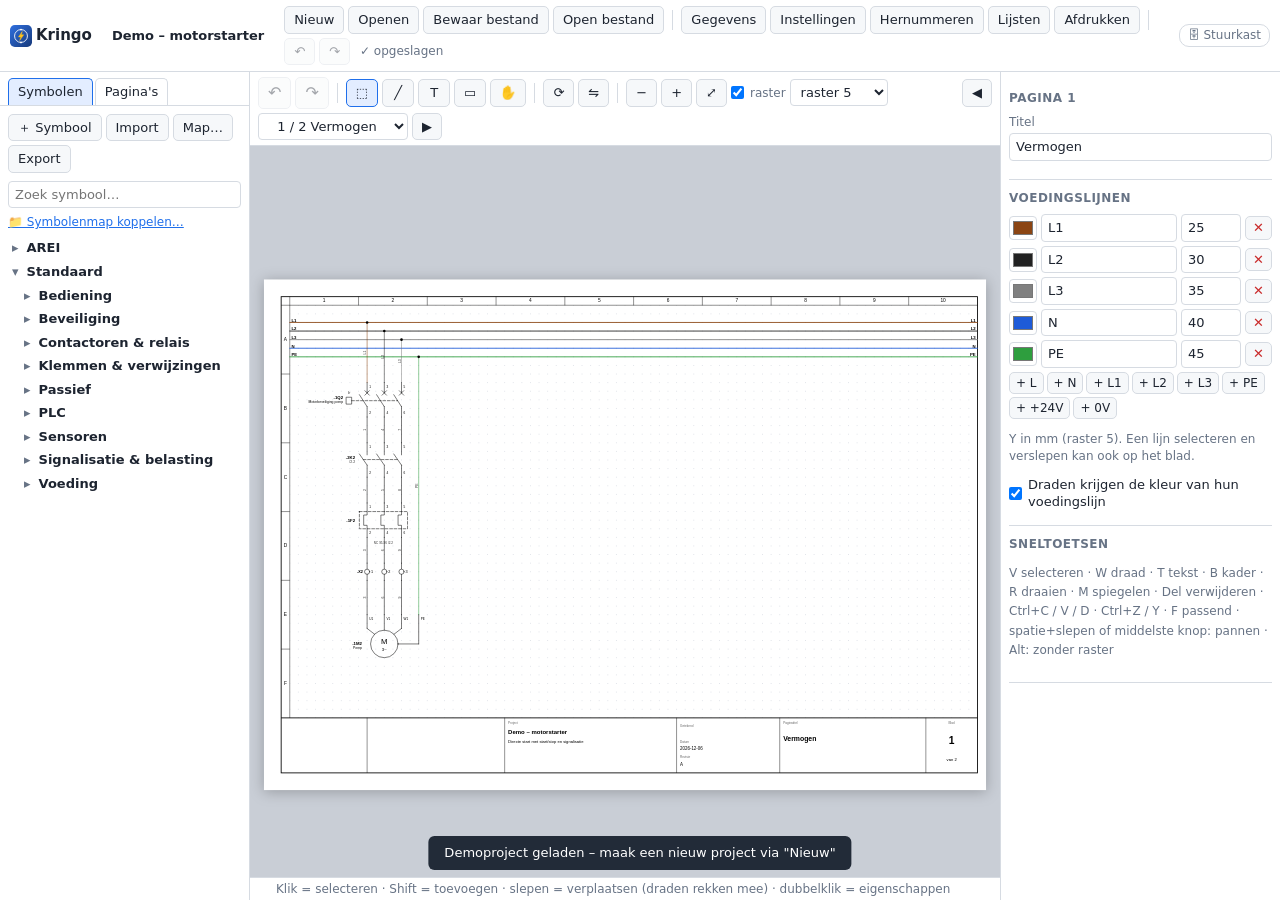
==== index.html @ e284b499 "Multi-touch (pinch zoom, two-finger pan, long press = right click), undo/redo in the toolbar, collap" ====
<!doctype html>
<html lang="nl">
<head>
  <meta charset="utf-8">
  <meta name="viewport" content="width=device-width, initial-scale=1, maximum-scale=1, user-scalable=no, viewport-fit=cover">
  <title>Kringo</title>
  <meta name="theme-color" content="#173a7a">
  <meta name="description" content="Kringo – CAD voor elektrische schema's in de browser">
  <meta name="mobile-web-app-capable" content="yes">
  <meta name="apple-mobile-web-app-capable" content="yes">
  <meta name="apple-mobile-web-app-title" content="Kringo">
  <meta name="apple-mobile-web-app-status-bar-style" content="black-translucent">
  <link rel="manifest" href="manifest.webmanifest">
  <link rel="icon" href="icons/icon.svg" type="image/svg+xml">
  <link rel="apple-touch-icon" href="icons/apple-touch-icon.png">
  <link rel="stylesheet" href="styles.css">
</head>
<body>
  <div id="app">
    <header id="top"></header>
    <main>
      <aside id="left">
        <div id="left-tabs" class="tabs"></div>
        <div id="library" class="panel"></div>
        <div id="pages" class="panel" hidden></div>
      </aside>
      <section id="center">
        <div id="toolbar"></div>
        <div id="canvas"></div>
        <div id="status"></div>
      </section>
      <aside id="right"><div id="props" class="panel"></div></aside>
    </main>
  </div>
  <div id="print-root"></div>
  <noscript>Kringo heeft JavaScript nodig.</noscript>
  <script type="module" src="src/main.js"></script>
</body>
</html>
---- styles.css ----
:root {
  --bg: #eef1f5;
  --panel: #ffffff;
  --panel2: #f6f8fa;
  --line: #d6dbe2;
  --text: #1d2430;
  --muted: #677385;
  --accent: #1f6feb;
  --accent-soft: #e3edff;
  --danger: #c92a2a;
  --sel: #1f6feb;
  --canvas: #c9ced6;
  font: 13px/1.35 system-ui, -apple-system, "Segoe UI", Roboto, sans-serif;
  color: var(--text);
}
@media (prefers-color-scheme: dark) {
  :root {
    --bg: #161a20; --panel: #1f242c; --panel2: #262c35; --line: #353c47; --text: #e4e8ee; --muted: #93a0b2;
    --accent: #5b9bff; --accent-soft: #24344f; --canvas: #2a3038;
  }
}
* { box-sizing: border-box; }
html, body { margin: 0; height: 100%; background: var(--bg); }
[hidden] { display: none !important; }
button, input, select, textarea { font: inherit; color: inherit; }
button {
  background: var(--panel2); border: 1px solid var(--line); border-radius: 5px; padding: 4px 9px; cursor: pointer; white-space: nowrap;
}
button:hover:not(:disabled) { border-color: var(--accent); }
button:disabled { opacity: .4; cursor: default; }
button.primary { background: var(--accent); border-color: var(--accent); color: #fff; }
button.danger { color: var(--danger); }
button.icon { padding: 2px 7px; }
button.link { background: none; border: none; padding: 0; color: var(--accent); text-decoration: underline; cursor: pointer; }
button.active { background: var(--accent-soft); border-color: var(--accent); }
input[type=text], input[type=number], input[type=search], input[type=date], input:not([type]), select, textarea {
  background: var(--panel); border: 1px solid var(--line); border-radius: 4px; padding: 4px 6px; width: 100%; min-width: 0;
}
input:focus, select:focus, textarea:focus { outline: 2px solid var(--accent-soft); border-color: var(--accent); }
input[type=color] { width: 100%; height: 28px; border: 1px solid var(--line); border-radius: 4px; background: var(--panel); }

#app { display: flex; flex-direction: column; height: 100vh; }
#top {
  display: flex; align-items: center; gap: 10px; padding: 6px 10px;
  padding-top: max(6px, env(safe-area-inset-top)); background: var(--panel); border-bottom: 1px solid var(--line); flex-wrap: wrap;
}
.brand { font-weight: 700; font-size: 15px; display: flex; align-items: center; gap: 4px; }
.brand .logo { width: 22px; height: 22px; }
.install { background: var(--accent); border-color: var(--accent); color: #fff; }
.projname { font-weight: 600; background: none; border-color: transparent; max-width: 260px; overflow: hidden; text-overflow: ellipsis; }
.menu { display: flex; gap: 4px; align-items: center; flex-wrap: wrap; flex: 1; }
.sep { width: 1px; height: 20px; background: var(--line); margin: 0 4px; display: inline-block; }
.savestate { color: var(--muted); font-size: 12px; margin-left: 6px; }
.savestate.dirty { color: #c77d00; }
.savestate.error { color: var(--danger); }

main { flex: 1; display: grid; grid-template-columns: 250px minmax(0, 1fr) 280px; grid-template-rows: minmax(0, 1fr); min-height: 0; }
aside { background: var(--panel); min-height: 0; display: flex; flex-direction: column; }
#left { border-right: 1px solid var(--line); }
#right { border-left: 1px solid var(--line); }
.panel { overflow: auto; flex: 1; padding: 8px; min-height: 0; }
.tabs { display: flex; gap: 2px; padding: 6px 8px 0; border-bottom: 1px solid var(--line); flex-wrap: wrap; }
.tabs button { border-radius: 5px 5px 0 0; border-bottom: none; background: none; }
.tabs button.active { background: var(--accent-soft); }
.panel-tools { display: flex; gap: 4px; flex-wrap: wrap; margin-bottom: 8px; }
.hint { color: var(--muted); font-size: 12px; }
.hint.keys { line-height: 1.6; }
.warn { color: #c77d00; margin: 4px 0; }

#center { display: flex; flex-direction: column; min-width: 0; min-height: 0; }
#toolbar { display: flex; gap: 4px; align-items: center; padding: 5px 8px; background: var(--panel); border-bottom: 1px solid var(--line); flex-wrap: wrap; }
#toolbar .tool { min-width: 32px; }
#toolbar select { width: auto; }
.grow { flex: 1; }
.pagelbl { min-width: 120px; text-align: center; color: var(--muted); }
#canvas { flex: 1; position: relative; overflow: hidden; background: var(--canvas); min-height: 0; }
#status { display: flex; gap: 16px; padding: 3px 10px; background: var(--panel); border-top: 1px solid var(--line); font-size: 12px; color: var(--muted); white-space: nowrap; overflow: hidden; }
.check { display: flex; align-items: center; gap: 6px; cursor: pointer; margin: 4px 0; }
.check input { width: auto; margin: 0; }
.check.small { font-size: 12px; color: var(--muted); }

/* ---------- canvas ---------- */
svg.canvas { width: 100%; height: 100%; display: block; user-select: none; touch-action: none; }
svg.canvas[data-tool=wire], svg.canvas[data-tool=place], svg.canvas[data-tool=text], svg.canvas[data-tool=box] { cursor: crosshair; }
svg.canvas[data-tool=pan] { cursor: grab; }
.sheet { fill: #fff; filter: drop-shadow(0 1px 4px rgba(0, 0, 0, .25)); }
.gridfill { fill: url(#gp); }
.frame line, .frame rect { stroke: #000; stroke-width: .25; fill: none; }
.frame .fr-outer { stroke-width: .5; }
.ink line, .ink rect, .ink circle, .ink path, .ink polyline { stroke: #000; stroke-width: .3; fill: none; stroke-linecap: round; stroke-linejoin: round; }
.ink .fi { fill: #000; }
.ink circle.fi { stroke: none; }
.ink .fw { fill: #fff; }
svg text { font-family: Arial, Helvetica, sans-serif; dominant-baseline: central; fill: #000; stroke: none; }
.tb-b, .tag, .rail-l { font-weight: bold; }
.tb-l { fill: #666; }
.xref, .mirror, .wno { fill: #333; }
.tag.dup { fill: #d00; }
.rail .rl { stroke-width: .5; }
.ink .hit { stroke: transparent; fill: transparent; stroke-width: 2.2; }
.ink rect.hit { fill: transparent; stroke: none; }
.ink .box rect.hit.edge { fill: none; stroke: transparent; stroke-width: 2; }
.ink polyline.hit { fill: none; }
.comp:hover .hit, .text:hover .hit { fill: rgba(31, 111, 235, .06); }
.wire:hover .wl, .rail:hover .rl { stroke: #4b8af0; }
.sel line, .sel rect:not(.hit):not(.handle), .sel circle:not(.openpin), .sel path, .sel polyline.wl, .sel .rl { stroke: var(--sel) !important; }
.sel text { fill: var(--sel); }
.comp.sel .hit { fill: rgba(31, 111, 235, .08); stroke: var(--sel); stroke-width: .2; stroke-dasharray: 1 .6; }
.ink .handle { fill: #fff; stroke: var(--sel); stroke-width: .25; cursor: move; }
.ink .openpin { fill: none; stroke: #d33; stroke-width: .2; }
.overlay .ghost line, .overlay .ghost rect, .overlay .ghost circle, .overlay .ghost path { stroke: var(--sel); stroke-width: .3; fill: none; opacity: .75; }
.overlay .ghostwire { stroke: var(--sel); stroke-width: .3; fill: none; stroke-dasharray: 1 .6; }
.overlay .cursor { fill: none; stroke: var(--sel); stroke-width: .2; }
.overlay .band { fill: rgba(31, 111, 235, .08); stroke: var(--sel); stroke-width: .2; stroke-dasharray: 1 .6; }
.overlay .ghostbox { fill: none; stroke: var(--sel); stroke-width: .3; stroke-dasharray: 4 1 1 1; }

/* ---------- library ---------- */
.search { margin-bottom: 6px; }
.libstatus { margin: 0 0 6px; font-size: 12px; }
.tree .folder { cursor: pointer; padding: 3px 0; font-weight: 600; user-select: none; }
.tree .folder:hover { color: var(--accent); }
.caret { display: inline-block; width: 10px; color: var(--muted); }
.symgrid { display: grid; grid-template-columns: repeat(auto-fill, minmax(68px, 1fr)); gap: 4px; margin: 2px 0 6px; }
.sym {
  position: relative; display: flex; flex-direction: column; align-items: center; gap: 2px; padding: 4px 2px; border: 1px solid transparent;
  border-radius: 6px; cursor: pointer; text-align: center; font-size: 11px; background: var(--panel2);
}
.sym:hover { border-color: var(--accent); }
.sym.active { background: var(--accent-soft); border-color: var(--accent); }
.sym span { line-height: 1.15; word-break: break-word; }
.sym .more { position: absolute; top: 1px; right: 1px; padding: 0 4px; font-size: 11px; display: none; border: none; background: none; }
.sym:hover .more { display: block; }
.symsvg { background: #fff; border-radius: 4px; }
.symsvg .ink line, .symsvg .ink rect, .symsvg .ink circle, .symsvg .ink path { stroke-width: .5; }
.popup { position: fixed; z-index: 1000; background: var(--panel); border: 1px solid var(--line); border-radius: 6px; box-shadow: 0 6px 20px rgba(0, 0, 0, .2); display: flex; flex-direction: column; padding: 4px; min-width: 160px; }
.popup button { border: none; background: none; text-align: left; }
.popup button:hover { background: var(--accent-soft); }

/* ---------- pages ---------- */
.pagelist { list-style: none; margin: 0; padding: 0; }
.pagelist li { display: flex; gap: 8px; padding: 5px 6px; border-radius: 5px; cursor: pointer; }
.pagelist li:hover { background: var(--panel2); }
.pagelist li.active { background: var(--accent-soft); font-weight: 600; }
.pagelist .no { width: 22px; text-align: right; color: var(--muted); }

/* ---------- properties ---------- */
.psec { border-bottom: 1px solid var(--line); padding: 6px 0 10px; }
.psec h3 { font-size: 12px; text-transform: uppercase; letter-spacing: .04em; color: var(--muted); margin: 4px 0 8px; }
.field { display: flex; flex-direction: column; gap: 3px; margin-bottom: 8px; }
.field > span { font-size: 12px; color: var(--muted); }
.field small { color: var(--muted); font-size: 11px; }
.ro { padding: 4px 0; font-weight: 600; }
.comphead { display: flex; gap: 8px; align-items: center; padding: 4px 0 8px; border-bottom: 1px solid var(--line); }
.comphead div { display: flex; flex-direction: column; }
.comphead small { color: var(--muted); }
.btnrow { display: flex; gap: 4px; flex-wrap: wrap; }
.chips { display: flex; gap: 3px; flex-wrap: wrap; margin: 4px 0; }
.chips button { padding: 2px 6px; font-size: 12px; }
.railrow { display: grid; grid-template-columns: 10px 1fr 60px auto; gap: 4px; align-items: center; margin-bottom: 4px; }
.swatch { width: 10px; height: 10px; border-radius: 2px; }
.pingrid { display: grid; grid-template-columns: 1fr 1fr; gap: 4px; }
.pingrid label { display: flex; align-items: center; gap: 4px; }
.pingrid label span { color: var(--muted); font-size: 11px; min-width: 18px; }
.grid2 { display: grid; grid-template-columns: 1fr 1fr; gap: 0 8px; }
.grid3 { display: grid; grid-template-columns: 1fr 1fr 1fr; gap: 0 6px; }
.linked { margin: 0; padding-left: 16px; }
.reflist { margin: 6px 0; font-size: 12px; }

/* ---------- modals ---------- */
.modal-back { position: fixed; inset: 0; background: rgba(10, 15, 25, .45); display: flex; align-items: center; justify-content: center; z-index: 100; }
.modal { background: var(--panel); border-radius: 10px; box-shadow: 0 20px 50px rgba(0, 0, 0, .35); width: min(460px, 94vw); max-height: 92vh; display: flex; flex-direction: column; }
.modal.wide { width: min(980px, 96vw); }
.modal.full { width: 96vw; height: 94vh; }
.modal-head { display: flex; align-items: center; justify-content: space-between; padding: 10px 14px; border-bottom: 1px solid var(--line); }
.modal-head h2 { font-size: 15px; margin: 0; }
.modal-head button { border: none; background: none; }
.modal-body { padding: 14px; overflow: auto; flex: 1; min-height: 0; }
.modal.full .modal-body { display: flex; padding: 0; }
.modal-foot { display: flex; justify-content: flex-end; gap: 6px; padding: 10px 14px; border-top: 1px solid var(--line); }
.modal p { margin: 0 0 8px; }
.form h3 { font-size: 13px; margin: 6px 0 8px; }
.form.cols2 { display: grid; grid-template-columns: 1fr 1fr; gap: 20px; }
.logoprev { height: 70px; border: 1px dashed var(--line); border-radius: 6px; display: flex; align-items: center; justify-content: center; margin-bottom: 6px; background: #fff; color: #888; }
.logoprev img { max-height: 64px; max-width: 100%; }
.tablewrap { max-height: 60vh; overflow: auto; margin-top: 8px; }
table.list { border-collapse: collapse; width: 100%; font-size: 12px; }
table.list th, table.list td { border-bottom: 1px solid var(--line); padding: 4px 6px; text-align: left; vertical-align: top; }
table.list th { position: sticky; top: 0; background: var(--panel2); }
table.list tbody tr:hover { background: var(--accent-soft); cursor: pointer; }
table.list tr.current td { font-weight: 600; }
td.empty { color: var(--muted); text-align: center; padding: 20px; }
.toast { position: fixed; bottom: 30px; left: 50%; transform: translateX(-50%) translateY(20px); background: #222b38; color: #fff; padding: 8px 16px; border-radius: 6px; opacity: 0; transition: .2s; pointer-events: none; z-index: 2000; }
.toast.show { opacity: 1; transform: translateX(-50%); }

/* ---------- symbol editor ---------- */
.symeditor { display: grid; grid-template-columns: 56px 1fr 280px; width: 100%; min-height: 0; }
.se-tools { display: flex; flex-direction: column; gap: 4px; padding: 8px; border-right: 1px solid var(--line); overflow: auto; }
.se-tools button { padding: 6px 0; font-size: 15px; }
.se-tools select { font-size: 11px; padding: 2px; }
.se-tools hr { width: 100%; border: none; border-top: 1px solid var(--line); }
.se-canvas { position: relative; min-height: 0; min-width: 0; background: #fff; }
.symcanvas { width: 100%; height: 100%; display: block; user-select: none; cursor: crosshair; }
.symcanvas .g1 { stroke: #eef0f3; stroke-width: .05; }
.symcanvas .g5 { stroke: #d5dae1; stroke-width: .08; }
.symcanvas .origin { stroke: #e55; stroke-width: .12; }
.symcanvas .ink line, .symcanvas .ink rect, .symcanvas .ink circle, .symcanvas .ink path, .symcanvas .ink polyline { stroke-width: .3; }
.symcanvas .sel line, .symcanvas .sel rect:not(.hit), .symcanvas .sel circle:not(.hit), .symcanvas .sel path { stroke: var(--sel); }
.symcanvas .hit.hit.hit { stroke: transparent !important; fill: transparent !important; stroke-width: 1.5 !important; }
.symcanvas .pinmark circle { fill: #e33; stroke: none; }
.symcanvas .pinmark.sel circle:not(.hit) { fill: var(--sel); }
.symcanvas .pinlbl { fill: #e33; }
.symcanvas .taglbl { fill: #2a8; font-weight: bold; cursor: move; }
.symcanvas .pv { stroke: var(--sel); stroke-width: .25; fill: none; stroke-dasharray: .8 .5; }
.symcanvas .cursor { fill: var(--sel); }
.coords { position: absolute; bottom: 6px; left: 8px; font-size: 11px; color: #789; background: rgba(255, 255, 255, .8); padding: 1px 5px; border-radius: 4px; }
.se-side { border-left: 1px solid var(--line); padding: 10px; overflow: auto; }
.se-side h3 { font-size: 12px; text-transform: uppercase; color: var(--muted); margin: 8px 0; }
.openlist { min-height: 100px; }

/* ---------- print ---------- */
#print-root { display: none; }
@media print {
  @page { size: A3 landscape; margin: 0; }
  body { background: #fff; }
  #app, .modal-back, .toast { display: none !important; }
  #print-root { display: block; }
  .print-page { width: 420mm; height: 297mm; page-break-after: always; break-after: page; overflow: hidden; }
  .print-page:last-child { page-break-after: auto; break-after: auto; }
  .print-page svg { width: 420mm; height: 297mm; display: block; }
}

/* ---------- wire colours ---------- */
.railrow { grid-template-columns: 28px 1fr 60px auto; }
.railrow input[type=color] { height: 24px; padding: 0 1px; }
.chips.colors { gap: 4px; align-items: center; }
.cchip { width: 22px; height: 22px; padding: 0; border-radius: 50%; border: 2px solid var(--line); font-size: 10px; font-weight: 700; color: #fff; }
.cchip.auto { background: var(--panel2); color: var(--text); }
.cchip.gnye { background: repeating-linear-gradient(45deg, #2e9e3e 0 4px, #e0c000 4px 8px) !important; }
.cchip.active { outline: 2px solid var(--accent); outline-offset: 1px; }
.colorpick input[type=color] { width: 30px; height: 24px; padding: 0 1px; }

/* ---------- project kinds and views ---------- */
body[data-kind=schematic] .kind-building, body[data-kind=building] .kind-schematic { display: none !important; }
body[data-kind=building] #left-tabs, body[data-kind=building] #library, body[data-kind=building] #pages { display: none !important; }
body[data-mode=schematic] .view-plan, body[data-mode=building] .view-sheet { display: none !important; }
body[data-mode=schematic] svg.plancanvas, body[data-mode=building] svg.canvas:not(.plancanvas) { display: none; }
.tgroup { display: contents; }
#building-left { display: flex; flex-direction: column; min-height: 0; flex: 1; }
#building-left .tabs.inner { padding-top: 6px; }
.kindbadge { font-size: 12px; color: var(--muted); border: 1px solid var(--line); border-radius: 10px; padding: 2px 8px; white-space: nowrap; }
.kinds { display: grid; grid-template-columns: 1fr 1fr; gap: 8px; margin-top: 6px; }
.kind { display: flex; flex-direction: column; align-items: flex-start; gap: 4px; padding: 10px; text-align: left; white-space: normal; border-radius: 8px; }
.kind small { color: var(--muted); }
.kind .kicon { font-size: 22px; }
.kind.active { background: var(--accent-soft); border-color: var(--accent); }
.pagelist h4 { margin: 10px 0 4px; font-size: 12px; text-transform: uppercase; color: var(--muted); letter-spacing: .04em; }

/* ---------- plan ---------- */
.plancanvas[data-tool=wall], .plancanvas[data-tool=opening], .plancanvas[data-tool=stair], .plancanvas[data-tool=text], .plancanvas[data-tool=place], .plancanvas[data-tool=link] { cursor: crosshair; }
.plangrid { fill: url(#pgp); }
.plan .wall { fill: #3d3d3d; stroke: none; }
.plan .wall.inner { fill: #7a7a7a; }
.plan .wall:hover { fill: #2f5fbf; }
.plan .wall.sel { fill: var(--sel) !important; }
.plan .gap { fill: #fff; stroke: none; }
.plan .stairbox { fill: #fff; }
.plan .plink { fill: none; }
.plan .opening:hover line, .plan .opening:hover path { stroke: #4b8af0; }
.plan .psym:hover .hit { fill: rgba(31, 111, 235, .1); }
.plan .psym.sel .hit { fill: rgba(31, 111, 235, .15); stroke: var(--sel); stroke-width: .3; }
.plan .psym.sel line, .plan .psym.sel circle:not(.hit), .plan .psym.sel path, .plan .psym.sel rect { stroke: var(--sel) !important; }
.plan .plink.sel { stroke: var(--sel) !important; }
.plan path.hit { fill: none; stroke: transparent; }
.room { font-weight: bold; }
.clabel { font-weight: bold; fill: #c2410c; }
.croom { fill: #555; }
.overlay .ghostwall { fill: rgba(31, 111, 235, .35); stroke: none; }
.overlay .ghostopen { fill: rgba(31, 111, 235, .35); stroke: none; }
.overlay .measure { fill: var(--sel); font-weight: bold; }
.overlay .ghost line, .overlay .ghost circle, .overlay .ghost path, .overlay .ghost rect { stroke: var(--sel); stroke-width: .3; fill: none; }
.overlay .ghost text { fill: var(--sel); }

/* ---------- circuits dialog ---------- */
.circuits h3 { margin: 12px 0 6px; font-size: 13px; }
.circuits .board { border: 1px solid var(--line); border-radius: 8px; padding: 8px; margin-bottom: 8px; }
.circuits table input, .circuits table select { padding: 2px 4px; font-size: 12px; }
.circuits table.circ td { padding: 2px 3px; }
.circuits td.num { text-align: center; }
.circuits tr.err td { background: rgba(201, 42, 42, .06); }
.circuits tr.warnrow td { border-bottom: 1px solid var(--line); padding: 0 6px 6px; }
.chk { font-size: 12px; color: var(--muted); }
.chk.error { color: var(--danger); }
.chk.warn { color: #c77d00; }
table.list.circ tbody tr:hover { background: none; cursor: default; }
.circuits table select { min-width: 54px; }
.circuits table.circ td:nth-child(2) input { min-width: 140px; }
#toolbar select { max-width: 190px; }
.nowrap { white-space: nowrap; }
.ink rect.tbox { stroke-width: .2; fill: none; }
.dialwrap { display: flex; justify-content: center; margin: 4px 0 8px; }
svg.dial { width: 120px; height: 120px; }
svg.dial .ring { fill: none; stroke: var(--line); stroke-width: 1.5; }
svg.dial .hand { stroke: var(--accent); stroke-width: 2.5; stroke-linecap: round; }
svg.dial .hub { fill: var(--accent); }
svg.dial .dot { fill: var(--panel2); stroke: var(--muted); stroke-width: 1; cursor: pointer; }
svg.dial .dot:hover { fill: var(--accent-soft); stroke: var(--accent); }
svg.dial .dot.on { fill: var(--accent); stroke: var(--accent); }
svg.dial .deg { font-size: 11px; fill: var(--muted); font-family: system-ui, sans-serif; dominant-baseline: central; }
#toolbar select.pagesel { max-width: 240px; min-width: 150px; text-align: center; }

/* ---------- touch / narrow screens ---------- */
.paneltoggle { display: none; }
@media (max-width: 900px) {
  main { grid-template-columns: minmax(0, 1fr); position: relative; }
  #left, #right {
    position: absolute; top: 0; bottom: 0; z-index: 20; width: min(300px, 85vw);
    box-shadow: 0 0 24px rgba(0, 0, 0, .25); transform: translateX(-105%); transition: transform .2s;
  }
  #left { left: 0; }
  #right { right: 0; transform: translateX(105%); }
  body.show-left #left, body.show-right #right { transform: none; }
  .paneltoggle { display: inline-block; font-size: 16px; min-width: 36px; }
  #top { gap: 6px; }
  .menu button { padding: 6px 8px; }
  #status .hint { display: none; }
}
@media (pointer: coarse) {
  #toolbar button, #toolbar select, .menu button { min-height: 36px; }
  #toolbar .tool { min-width: 40px; }
}
#toolbar .undo { font-size: 16px; }
.menutoggle { display: none; }
@media (max-width: 900px) {
  .menutoggle { display: inline-block; margin-left: auto; }
  #top .menu { display: none; order: 10; flex-basis: 100%; }
  body.show-menu #top .menu { display: flex; }
  #top .menu .sep, #top .menu > button[title^="Ongedaan"], #top .menu > button[title^="Opnieuw"] { display: none; }
  .projname { max-width: 140px; }
  .install { order: 5; }
}
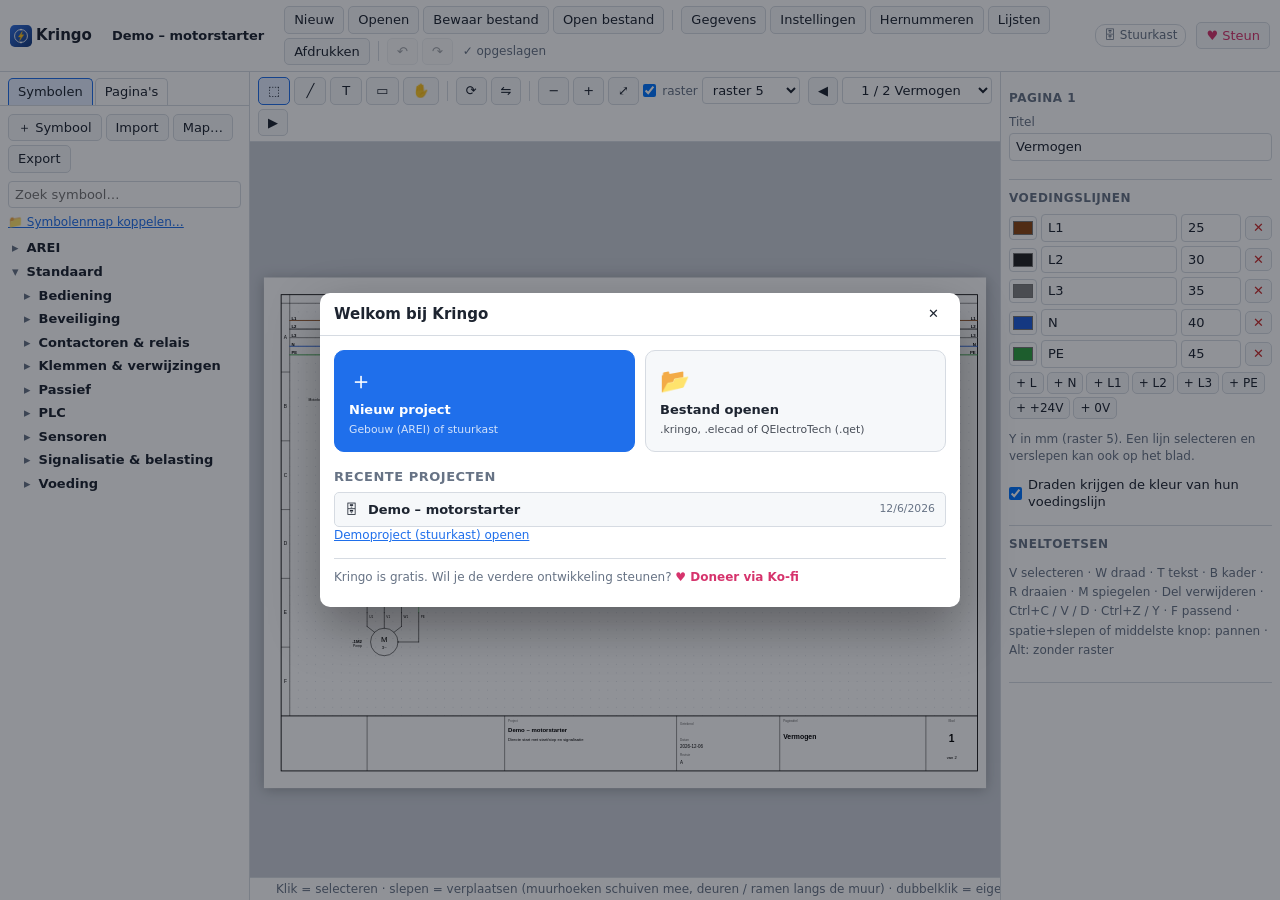
==== commit e586da1c: "Safari web app (macOS / iOS): no translucent status bar, so the toolbar is not drawn under the windo" ====
--- a/index.html
+++ b/index.html
@@ -9,7 +9,7 @@
   <meta name="mobile-web-app-capable" content="yes">
   <meta name="apple-mobile-web-app-capable" content="yes">
   <meta name="apple-mobile-web-app-title" content="Kringo">
-  <meta name="apple-mobile-web-app-status-bar-style" content="black-translucent">
+  <meta name="apple-mobile-web-app-status-bar-style" content="default">
   <link rel="manifest" href="manifest.webmanifest">
   <link rel="icon" href="icons/icon.svg" type="image/svg+xml">
   <link rel="apple-touch-icon" href="icons/apple-touch-icon.png">
--- a/styles.css
+++ b/styles.css
@@ -42,7 +42,8 @@
 #app { display: flex; flex-direction: column; height: 100vh; }
 #top {
   display: flex; align-items: center; gap: 10px; padding: 6px 10px;
-  padding-top: max(6px, env(safe-area-inset-top)); background: var(--panel); border-bottom: 1px solid var(--line); flex-wrap: wrap;
+  padding-top: max(6px, env(safe-area-inset-top));
+  padding-left: max(10px, env(safe-area-inset-left)); padding-right: max(10px, env(safe-area-inset-right)); background: var(--panel); border-bottom: 1px solid var(--line); flex-wrap: wrap;
 }
 .brand { font-weight: 700; font-size: 15px; display: flex; align-items: center; gap: 4px; }
 .brand .logo { width: 22px; height: 22px; }
@@ -70,9 +71,8 @@
 #center { display: flex; flex-direction: column; min-width: 0; min-height: 0; }
 #toolbar { display: flex; gap: 4px; align-items: center; padding: 5px 8px; background: var(--panel); border-bottom: 1px solid var(--line); flex-wrap: wrap; }
 #toolbar .tool { min-width: 32px; }
-#toolbar select { width: auto; }
+#toolbar select { width: auto; max-width: 190px; }
 .grow { flex: 1; }
-.pagelbl { min-width: 120px; text-align: center; color: var(--muted); }
 #canvas { flex: 1; position: relative; overflow: hidden; background: var(--canvas); min-height: 0; }
 #status { display: flex; gap: 16px; padding: 3px 10px; background: var(--panel); border-top: 1px solid var(--line); font-size: 12px; color: var(--muted); white-space: nowrap; overflow: hidden; }
 .check { display: flex; align-items: center; gap: 6px; cursor: pointer; margin: 4px 0; }
@@ -156,8 +156,7 @@
 .btnrow { display: flex; gap: 4px; flex-wrap: wrap; }
 .chips { display: flex; gap: 3px; flex-wrap: wrap; margin: 4px 0; }
 .chips button { padding: 2px 6px; font-size: 12px; }
-.railrow { display: grid; grid-template-columns: 10px 1fr 60px auto; gap: 4px; align-items: center; margin-bottom: 4px; }
-.swatch { width: 10px; height: 10px; border-radius: 2px; }
+.railrow { display: grid; grid-template-columns: 28px 1fr 60px auto; gap: 4px; align-items: center; margin-bottom: 4px; }
 .pingrid { display: grid; grid-template-columns: 1fr 1fr; gap: 4px; }
 .pingrid label { display: flex; align-items: center; gap: 4px; }
 .pingrid label span { color: var(--muted); font-size: 11px; min-width: 18px; }
@@ -230,7 +229,6 @@
 }
 
 /* ---------- wire colours ---------- */
-.railrow { grid-template-columns: 28px 1fr 60px auto; }
 .railrow input[type=color] { height: 24px; padding: 0 1px; }
 .chips.colors { gap: 4px; align-items: center; }
 .cchip { width: 22px; height: 22px; padding: 0; border-radius: 50%; border: 2px solid var(--line); font-size: 10px; font-weight: 700; color: #fff; }
@@ -280,22 +278,10 @@
 .overlay .ghost line, .overlay .ghost circle, .overlay .ghost path, .overlay .ghost rect { stroke: var(--sel); stroke-width: .3; fill: none; }
 .overlay .ghost text { fill: var(--sel); }
 
-/* ---------- circuits dialog ---------- */
-.circuits h3 { margin: 12px 0 6px; font-size: 13px; }
-.circuits .board { border: 1px solid var(--line); border-radius: 8px; padding: 8px; margin-bottom: 8px; }
-.circuits table input, .circuits table select { padding: 2px 4px; font-size: 12px; }
-.circuits table.circ td { padding: 2px 3px; }
-.circuits td.num { text-align: center; }
-.circuits tr.err td { background: rgba(201, 42, 42, .06); }
-.circuits tr.warnrow td { border-bottom: 1px solid var(--line); padding: 0 6px 6px; }
+/* ---------- AREI checks ---------- */
 .chk { font-size: 12px; color: var(--muted); }
 .chk.error { color: var(--danger); }
 .chk.warn { color: #c77d00; }
-table.list.circ tbody tr:hover { background: none; cursor: default; }
-.circuits table select { min-width: 54px; }
-.circuits table.circ td:nth-child(2) input { min-width: 140px; }
-#toolbar select { max-width: 190px; }
-.nowrap { white-space: nowrap; }
 .ink rect.tbox { stroke-width: .2; fill: none; }
 .dialwrap { display: flex; justify-content: center; margin: 4px 0 8px; }
 svg.dial { width: 120px; height: 120px; }
@@ -328,13 +314,54 @@
   #toolbar button, #toolbar select, .menu button { min-height: 36px; }
   #toolbar .tool { min-width: 40px; }
 }
-#toolbar .undo { font-size: 16px; }
 .menutoggle { display: none; }
 @media (max-width: 900px) {
   .menutoggle { display: inline-block; margin-left: auto; }
   #top .menu { display: none; order: 10; flex-basis: 100%; }
   body.show-menu #top .menu { display: flex; }
-  #top .menu .sep, #top .menu > button[title^="Ongedaan"], #top .menu > button[title^="Opnieuw"] { display: none; }
+  #top .menu .sep { display: none; }
   .projname { max-width: 140px; }
   .install { order: 5; }
 }
+/* ---------- distribution tree (circuits dialog) ---------- */
+.modal:has(.circuits.tree) { width: min(1180px, 97vw); }
+.circuits.tree .trow { border-bottom: 1px solid var(--line); padding: 6px 4px; }
+.circuits.tree .trow.t-board { background: var(--panel2); }
+.circuits.tree .trow.err { background: rgba(201, 42, 42, .06); }
+.circuits.tree .thead { display: flex; flex-wrap: wrap; align-items: flex-end; gap: 4px 8px; }
+.circuits.tree .caretbtn { display: inline-block; width: 26px; height: 26px; padding: 0; align-self: center; font-size: 18px; line-height: 1; color: var(--accent); border: 1px solid var(--line); border-radius: 6px; background: var(--panel); cursor: pointer; }
+.circuits.tree span.caretbtn { border-color: transparent; background: none; }
+.circuits.tree button.caretbtn:hover { border-color: var(--accent); }
+.circuits.tree .ticon { width: 16px; text-align: center; font-weight: 700; color: var(--accent); align-self: center; }
+.circuits.tree .tf { display: flex; flex-direction: column; font-size: 11px; color: var(--muted); }
+.circuits.tree .tf input, .circuits.tree .tf select { width: 70px; max-width: 170px; font-size: 12px; padding: 2px 4px; color: var(--text); }
+.circuits.tree .tf select { width: auto; min-width: 0; }
+.circuits.tree .tf input.tname { font-weight: 700; }
+.circuits.tree .tf input.tname.t-circuit { width: 52px; text-align: center; }
+.circuits.tree .tf input.tname.t-rcd, .circuits.tree .tf input.tname.t-board { width: 170px; }
+.circuits.tree .tf input.tdesc { width: 150px; }
+.circuits.tree .tf input.tcable { width: 64px; }
+.circuits.tree .tact { display: flex; gap: 4px; flex-wrap: wrap; align-items: center; margin: 5px 0 0 58px; }
+.circuits.tree .tact button { padding: 2px 7px; font-size: 12px; }
+.circuits.tree .tact select { width: auto; max-width: 180px; font-size: 12px; padding: 2px; }
+.circuits.tree .tact .pts { margin-left: auto; padding-right: 6px; font-size: 12px; color: var(--muted); }
+.circuits.tree .twarn { margin: 4px 0 0 58px; }
+
+/* ---------- start screen ---------- */
+.modal.start { width: min(640px, 94vw); }
+.startbig { display: grid; grid-template-columns: 1fr 1fr; gap: 10px; }
+.startbig button { display: flex; flex-direction: column; align-items: flex-start; gap: 4px; padding: 14px; border-radius: 10px; text-align: left; white-space: normal; }
+.startbig button .kicon { font-size: 24px; }
+.startbig button small { opacity: .8; }
+.startscreen h3 { font-size: 13px; margin: 16px 0 6px; color: var(--muted); text-transform: uppercase; letter-spacing: .04em; }
+.recent { display: flex; flex-direction: column; gap: 4px; max-height: 300px; overflow: auto; }
+.recentitem { display: flex; align-items: center; gap: 10px; text-align: left; padding: 8px 10px; }
+.recentitem .rname { flex: 1; font-weight: 600; overflow: hidden; text-overflow: ellipsis; }
+.recentitem small { color: var(--muted); }
+@media (max-width: 520px) { .startbig { grid-template-columns: 1fr; } }
+
+/* ---------- donate ---------- */
+.donatebtn { color: #d6336c; }
+.startscreen .donate { margin-top: 14px; padding-top: 10px; border-top: 1px solid var(--line); font-size: 12px; color: var(--muted); }
+.startscreen .donate a { color: #d6336c; font-weight: 600; text-decoration: none; }
+.startscreen .donate a:hover { text-decoration: underline; }
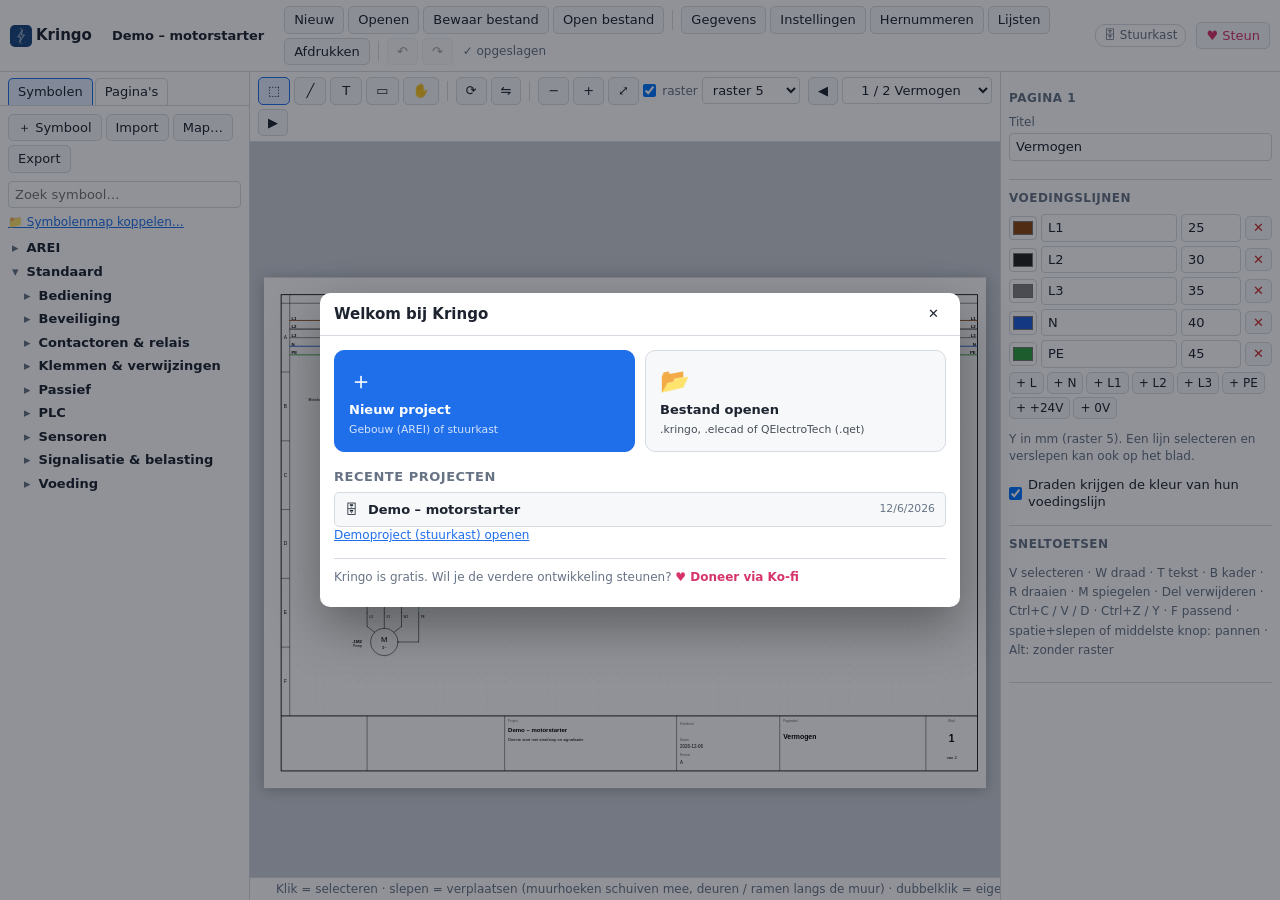
==== commit 056bcbce: "New blueprint-style icon: lightning bolt with construction circle, centre lines and terminals Co-Aut" ====
--- a/index.html
+++ b/index.html
@@ -4,7 +4,7 @@
   <meta charset="utf-8">
   <meta name="viewport" content="width=device-width, initial-scale=1, maximum-scale=1, user-scalable=no, viewport-fit=cover">
   <title>Kringo</title>
-  <meta name="theme-color" content="#173a7a">
+  <meta name="theme-color" content="#17457f">
   <meta name="description" content="Kringo – CAD voor elektrische schema's in de browser">
   <meta name="mobile-web-app-capable" content="yes">
   <meta name="apple-mobile-web-app-capable" content="yes">
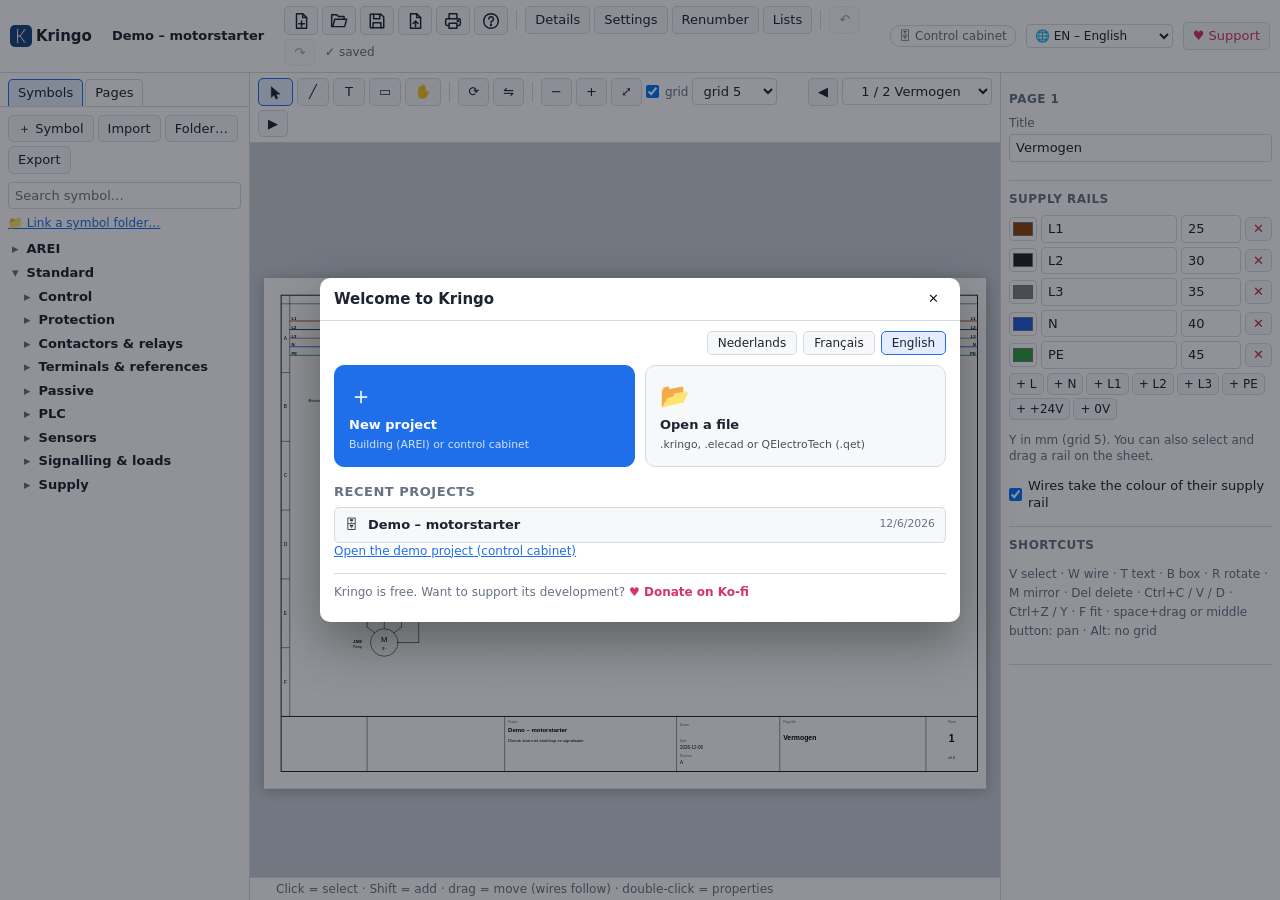
==== commit a5298997: "Favicon: PNG fallback next to the SVG Co-Authored-By: Claude Opus 5.5 <noreply@anthropic.com>" ====
--- a/index.html
+++ b/index.html
@@ -12,6 +12,7 @@
   <meta name="apple-mobile-web-app-status-bar-style" content="default">
   <link rel="manifest" href="manifest.webmanifest">
   <link rel="icon" href="icons/icon.svg" type="image/svg+xml">
+  <link rel="icon" href="icons/icon-192.png" type="image/png" sizes="192x192">
   <link rel="apple-touch-icon" href="icons/apple-touch-icon.png">
   <link rel="stylesheet" href="styles.css">
 </head>
--- a/styles.css
+++ b/styles.css
@@ -254,14 +254,17 @@
 .pagelist h4 { margin: 10px 0 4px; font-size: 12px; text-transform: uppercase; color: var(--muted); letter-spacing: .04em; }
 
 /* ---------- plan ---------- */
-.plancanvas[data-tool=wall], .plancanvas[data-tool=opening], .plancanvas[data-tool=stair], .plancanvas[data-tool=text], .plancanvas[data-tool=place], .plancanvas[data-tool=link] { cursor: crosshair; }
+.plancanvas[data-tool=wall], .plancanvas[data-tool=arcwall], .plancanvas[data-tool=opening], .plancanvas[data-tool=stair], .plancanvas[data-tool=spiral], .plancanvas[data-tool=text], .plancanvas[data-tool=place], .plancanvas[data-tool=link], .plancanvas[data-tool=dim], .plancanvas[data-tool=area], .plancanvas[data-tool=line], .plancanvas[data-tool=calib] { cursor: crosshair; }
 .plangrid { fill: url(#pgp); }
-.plan .wall { fill: #3d3d3d; stroke: none; }
-.plan .wall.inner { fill: #7a7a7a; }
-.plan .wall:hover { fill: #2f5fbf; }
+.plan .walloutline polygon { fill: #000; stroke: #000; stroke-linejoin: miter; pointer-events: none; }
+.plan .wall { fill: #9b9b9b; stroke: none; }
+.plan .wall.inner { fill: #bdbdbd; }
+.plan .wall:hover { fill: #8fb1ea; }
 .plan .wall.sel { fill: var(--sel) !important; }
 .plan .gap { fill: #fff; stroke: none; }
 .plan .stairbox { fill: #fff; }
+.plan polygon.ol { stroke: #000; }
+.plan .sel polygon.ol { stroke: var(--sel); }
 .plan .plink { fill: none; }
 .plan .opening:hover line, .plan .opening:hover path { stroke: #4b8af0; }
 .plan .psym:hover .hit { fill: rgba(31, 111, 235, .1); }
@@ -284,7 +287,9 @@
 .chk.warn { color: #c77d00; }
 .ink rect.tbox { stroke-width: .2; fill: none; }
 .dialwrap { display: flex; justify-content: center; margin: 4px 0 8px; }
-svg.dial { width: 120px; height: 120px; }
+svg.dial { width: 120px; height: 120px; touch-action: none; cursor: grab; }
+svg.dial:active { cursor: grabbing; }
+svg.dial .knob { fill: var(--accent); stroke: #fff; stroke-width: 1.5; }
 svg.dial .ring { fill: none; stroke: var(--line); stroke-width: 1.5; }
 svg.dial .hand { stroke: var(--accent); stroke-width: 2.5; stroke-linecap: round; }
 svg.dial .hub { fill: var(--accent); }
@@ -365,3 +370,67 @@
 .startscreen .donate { margin-top: 14px; padding-top: 10px; border-top: 1px solid var(--line); font-size: 12px; color: var(--muted); }
 .startscreen .donate a { color: #d6336c; font-weight: 600; text-decoration: none; }
 .startscreen .donate a:hover { text-decoration: underline; }
+
+/* ---------- language ---------- */
+#top select.langsel { width: auto; font-size: 12px; padding: 3px 4px; }
+.startscreen .langs { display: flex; gap: 6px; justify-content: flex-end; margin: -4px 0 10px; }
+.startscreen .langs button { font-size: 12px; padding: 3px 10px; }
+
+/* floor plan: background, dimension lines, coloured areas / lines */
+.plan image.pbg { cursor: move; }
+.plan image.pbg.locked { pointer-events: none; }
+.plan .bgsel { fill: none; stroke: var(--sel); stroke-dasharray: 6 3; }
+.plan .pshape.sel, .plan .parea.sel { stroke: var(--sel) !important; }
+.plan .pshape.sel .pline, .plan .pshape.sel .cbox { stroke: var(--sel) !important; }
+.plan .pshape.sel .ahead { fill: var(--sel) !important; }
+.plan .pshape .ctext { font-weight: normal; }
+.plan .parea:hover { stroke: #4b8af0 !important; }
+.plan .pdim:hover line { stroke: #4b8af0; }
+.plan .dimtx { font-weight: normal; }
+.plan .stair:hover line, .plan .stair:hover polyline { stroke: #4b8af0; }
+.ink .handle.round { fill: #e8f0fe; }
+.overlay .ghostarea { fill: rgba(31, 111, 235, .2); stroke: var(--sel); stroke-dasharray: 2 1; }
+.overlay .ghostline { stroke: var(--sel); stroke-dasharray: 2 1; fill: none; }
+.overlay .ghostdim line, .overlay .ghostdim polyline { stroke: var(--sel); }
+.overlay .ghostdim text { fill: var(--sel); }
+.symgrid.tools .sym svg { color: #334155; }
+.symgrid.tools .sym.active svg { color: var(--sel); }
+
+/* plan handles: round, light, with an outline */
+.plancanvas .phandle { fill: #bfdbfe; stroke: #2563eb; cursor: move; }
+.plancanvas .phandle:hover { fill: #93c5fd; }
+
+button .icon { display: inline-flex; vertical-align: middle; line-height: 0; }
+button .icon svg { display: block; }
+
+/* LED strip */
+.plan .strip-o { stroke: #8b939c; fill: none; stroke-linecap: round; stroke-linejoin: round; }
+.plan .strip-i { stroke: #eceff3; fill: none; stroke-linecap: round; stroke-linejoin: round; }
+.plan .strip-led { fill: #f6b73c; stroke: #c98a0b; }
+.plan .strip-feed { fill: #374151; stroke: none; }
+.plan .pstrip:hover .strip-o { stroke: #4b8af0; }
+.plan .pstrip.sel .strip-o { stroke: var(--sel) !important; }
+.plan .pstrip.sel .strip-led { stroke: #c98a0b !important; }
+.plan .pstrip .hit { fill: none !important; stroke: transparent !important; }
+
+#top .menu button.iconbtn { padding-left: 7px; padding-right: 7px; }
+#top .menu button.iconbtn .icon svg { width: 18px; height: 18px; }
+
+/* domotics */
+.plan .cdom { fill: #7c3aed; font-weight: bold; }
+.domotics .dmod { border: 1px solid var(--line); border-radius: 8px; padding: 8px; margin: 8px 0; }
+.domotics .dmhead { display: flex; flex-wrap: wrap; gap: 6px; align-items: center; }
+.domotics .dmhead select, .domotics .dmhead input { width: auto; min-width: 0; }
+.domotics .dmhead .tf span { color: var(--muted); font-size: 12px; }
+.domotics .dmhead .tname { width: 56px; font-weight: bold; }
+.domotics .dmhead .tnum { width: 56px; }
+.domotics .dmhead .tdesc { flex: 1; min-width: 120px; }
+.domotics .dmhead .tf { display: inline-flex; gap: 4px; align-items: center; }
+.domotics .dmtable { margin-top: 6px; }
+.domotics .dmaddr { font-weight: bold; white-space: nowrap; width: 1%; }
+.domotics .dmchip { display: inline-flex; gap: 4px; align-items: center; background: var(--panel2); border-radius: 10px; padding: 1px 8px; margin: 1px 4px 1px 0; }
+.domotics .dmassign { max-width: 220px; }
+
+.linked .cablein { display: block; width: 100%; margin: 3px 0 6px; font-size: 12px; }
+
+.psec h4.subhead { margin: 8px 0 4px; font-size: 12px; font-weight: 600; color: var(--muted); }
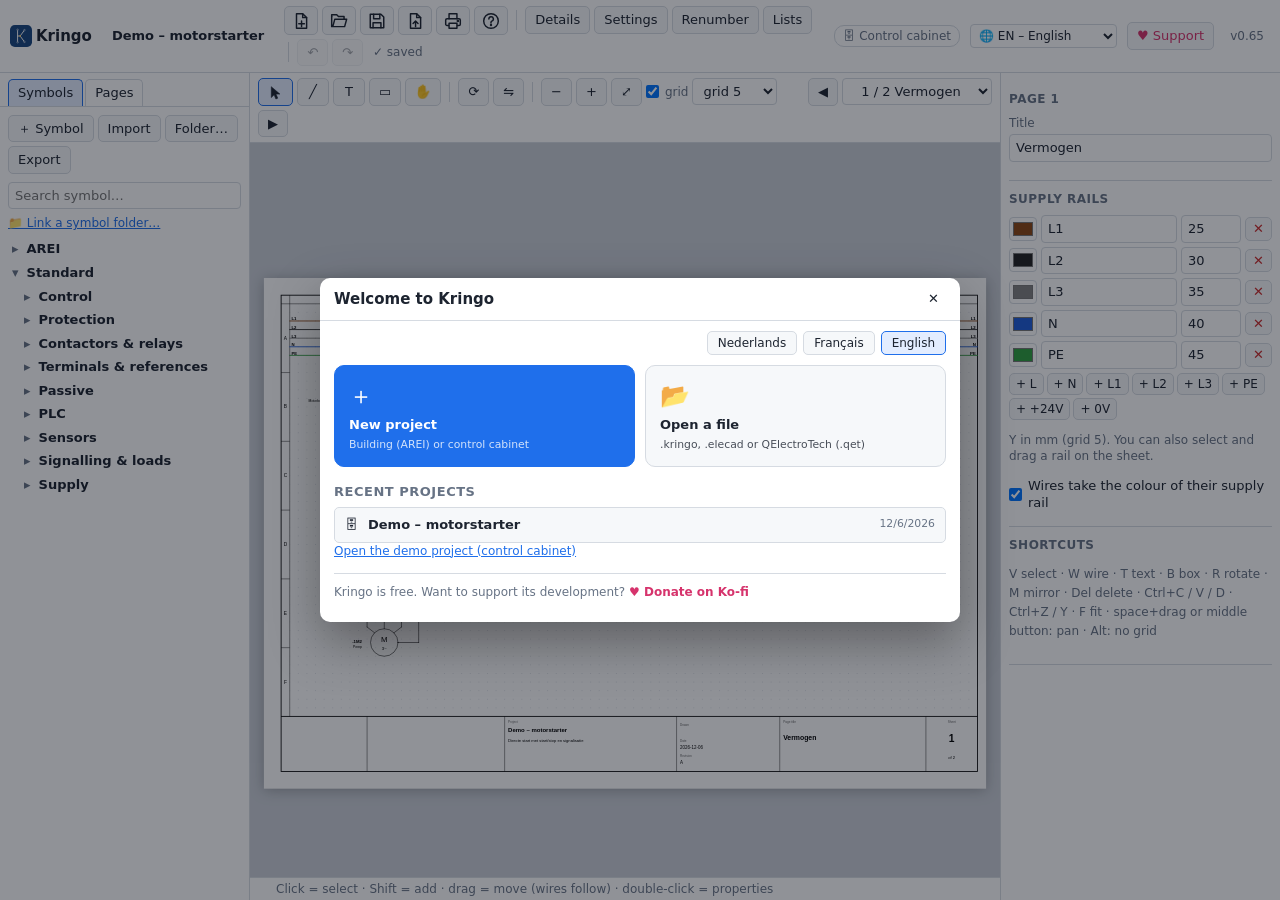
==== commit c078bfbb: "Fix blank page in Safari (0.65) - Service worker returns fresh responses under the original URL (Saf" ====
--- a/index.html
+++ b/index.html
@@ -36,5 +36,23 @@
   <div id="print-root"></div>
   <noscript>Kringo heeft JavaScript nodig.</noscript>
   <script type="module" src="src/main.js"></script>
+  <script>
+    // Safety net: when the app does not start (an old or broken offline copy), offer to clear it.
+    setTimeout(function () {
+      if (window.kringo) return;
+      var box = document.createElement('div');
+      box.style.cssText = 'position:fixed;inset:auto 16px 16px 16px;z-index:9999;max-width:520px;margin:auto;padding:14px 16px;border-radius:10px;background:#fff7e6;border:1px solid #f0b44c;color:#3b2a06;font:14px/1.4 system-ui,sans-serif;box-shadow:0 6px 24px rgba(0,0,0,.2)';
+      box.innerHTML = '<b>Kringo start niet.</b> Waarschijnlijk is de opgeslagen (offline) versie verouderd. Je projecten blijven bewaard.<br><button style="margin-top:8px;padding:6px 12px;border-radius:6px;border:1px solid #c98a0b;background:#f6b73c;cursor:pointer;font:inherit">Herstellen en herladen</button>';
+      box.querySelector('button').onclick = async function () {
+        try {
+          var regs = navigator.serviceWorker ? await navigator.serviceWorker.getRegistrations() : [];
+          for (var i = 0; i < regs.length; i++) await regs[i].unregister();
+          if (window.caches) { var keys = await caches.keys(); for (var j = 0; j < keys.length; j++) await caches.delete(keys[j]); }
+        } catch (e) { /* reload anyway */ }
+        location.replace(location.pathname + '?r=' + Date.now());
+      };
+      document.body.appendChild(box);
+    }, 8000);
+  </script>
 </body>
 </html>
--- a/styles.css
+++ b/styles.css
@@ -10,6 +10,8 @@
   --danger: #c92a2a;
   --sel: #1f6feb;
   --canvas: #c9ced6;
+  --infl-diff: #ccfbf1;
+  --infl-on: #0f766e;
   font: 13px/1.35 system-ui, -apple-system, "Segoe UI", Roboto, sans-serif;
   color: var(--text);
 }
@@ -17,6 +19,7 @@
   :root {
     --bg: #161a20; --panel: #1f242c; --panel2: #262c35; --line: #353c47; --text: #e4e8ee; --muted: #93a0b2;
     --accent: #5b9bff; --accent-soft: #24344f; --canvas: #2a3038;
+    --infl-diff: #173b3a; --infl-on: #0d9488;
   }
 }
 * { box-sizing: border-box; }
@@ -55,8 +58,14 @@
 .savestate.dirty { color: #c77d00; }
 .savestate.error { color: var(--danger); }
 
-main { flex: 1; display: grid; grid-template-columns: 250px minmax(0, 1fr) 280px; grid-template-rows: minmax(0, 1fr); min-height: 0; }
-aside { background: var(--panel); min-height: 0; display: flex; flex-direction: column; }
+main { flex: 1; display: grid; grid-template-columns: var(--left-w, 250px) minmax(0, 1fr) var(--right-w, 280px); grid-template-rows: minmax(0, 1fr); min-height: 0; }
+aside { background: var(--panel); min-height: 0; display: flex; flex-direction: column; position: relative; }
+.splitter { position: absolute; top: 0; bottom: 0; width: 7px; z-index: 5; cursor: col-resize; touch-action: none; }
+.splitter.left { right: -4px; }
+.splitter.right { left: -4px; }
+.splitter:hover, body.resizing .splitter { background: var(--accent); opacity: .35; }
+body.resizing { cursor: col-resize; user-select: none; }
+body.resizing #canvas { pointer-events: none; }
 #left { border-right: 1px solid var(--line); }
 #right { border-left: 1px solid var(--line); }
 .panel { overflow: auto; flex: 1; padding: 8px; min-height: 0; }
@@ -310,6 +319,7 @@
   #left { left: 0; }
   #right { right: 0; transform: translateX(105%); }
   body.show-left #left, body.show-right #right { transform: none; }
+  .splitter { display: none; }
   .paneltoggle { display: inline-block; font-size: 16px; min-width: 36px; }
   #top { gap: 6px; }
   .menu button { padding: 6px 8px; }
@@ -367,6 +377,8 @@
 
 /* ---------- donate ---------- */
 .donatebtn { color: #d6336c; }
+.versionbtn { background: none; border: none; color: var(--muted); font-size: 12px; padding: 4px 6px; }
+.versionbtn:hover { color: var(--accent); text-decoration: underline; }
 .startscreen .donate { margin-top: 14px; padding-top: 10px; border-top: 1px solid var(--line); font-size: 12px; color: var(--muted); }
 .startscreen .donate a { color: #d6336c; font-weight: 600; text-decoration: none; }
 .startscreen .donate a:hover { text-decoration: underline; }
@@ -434,3 +446,42 @@
 .linked .cablein { display: block; width: 100%; margin: 3px 0 6px; font-size: 12px; }
 
 .psec h4.subhead { margin: 8px 0 4px; font-size: 12px; font-weight: 600; color: var(--muted); }
+
+/* rooms */
+.plan .proom { stroke: #94a3b8; fill-opacity: .55; }
+.plan .proom:hover { fill-opacity: .8; }
+.plan .proom.sel { stroke: var(--sel); stroke-dasharray: none; fill-opacity: .85; }
+.plan .rarea { fill: #475569; }
+.plan .rinfl { fill: #0f766e; font-weight: bold; }
+.plan .proomlabel.sel .room { fill: var(--sel); }
+
+.infl { display: flex; flex-direction: column; gap: 2px; }
+.infl .inflrow { border-radius: 6px; }
+.infl .inflrow.differs { background: var(--infl-diff); }
+.infl .inflrow > summary { display: grid; grid-template-columns: 12px 26px 1fr auto; gap: 4px; align-items: center; padding: 3px 4px; cursor: pointer; list-style: none; }
+.infl .inflrow > summary::-webkit-details-marker { display: none; }
+.infl .inflrow > summary::before { content: '▸'; font-size: 10px; color: var(--muted); }
+.infl .inflrow[open] > summary::before { content: '▾'; }
+.infl .inflcode { font-weight: 700; font-size: 12px; }
+.infl .inflname { font-size: 11px; color: var(--muted); white-space: nowrap; overflow: hidden; text-overflow: ellipsis; }
+.infl .inflval { display: flex; gap: 2px; }
+.infl .inflchip { min-width: 20px; height: 20px; padding: 0 4px; font-size: 11px; border-radius: 4px; display: inline-flex; align-items: center; justify-content: center; }
+.infl .inflval .inflchip { min-width: 16px; height: 16px; font-size: 10px; border: 1px solid var(--infl-on); }
+.infl .inflchip.on { background: var(--infl-on); color: #fff; border-color: var(--infl-on); }
+.infl .inflopts { display: flex; flex-direction: column; gap: 2px; padding: 0 4px 6px 20px; }
+.infl .inflopt { display: grid; grid-template-columns: auto 1fr; gap: 6px; align-items: center; font-size: 11.5px; cursor: pointer; padding: 1px 2px; border-radius: 4px; }
+.infl .inflopt:hover { background: rgba(15, 118, 110, 0.08); }
+.infltable td.differs { background: var(--infl-diff); font-weight: 600; }
+.infltable td, .infltable th { text-align: center; }
+.infltable td:first-child, .infltable th:first-child { text-align: left; }
+.inflmeta { display: flex; flex-wrap: wrap; gap: 8px; margin-bottom: 8px; }
+.inflmeta .tf { display: flex; flex-direction: column; font-size: 12px; flex: 1; min-width: 150px; }
+
+/* ---------- cables ---------- */
+.cables h4 { margin: 14px 0 6px; }
+.cablecfg { margin: 8px 0; }
+.cablecfg summary { cursor: pointer; font-weight: 600; }
+.cablegrid { display: grid; grid-template-columns: repeat(auto-fill, minmax(170px, 1fr)); gap: 6px 10px; margin-top: 6px; }
+.cablegrid .tf { display: flex; flex-direction: column; font-size: 12px; }
+.cabletable td.num { text-align: right; white-space: nowrap; }
+.cabledot { display: inline-block; width: 10px; height: 10px; border-radius: 50%; vertical-align: middle; }
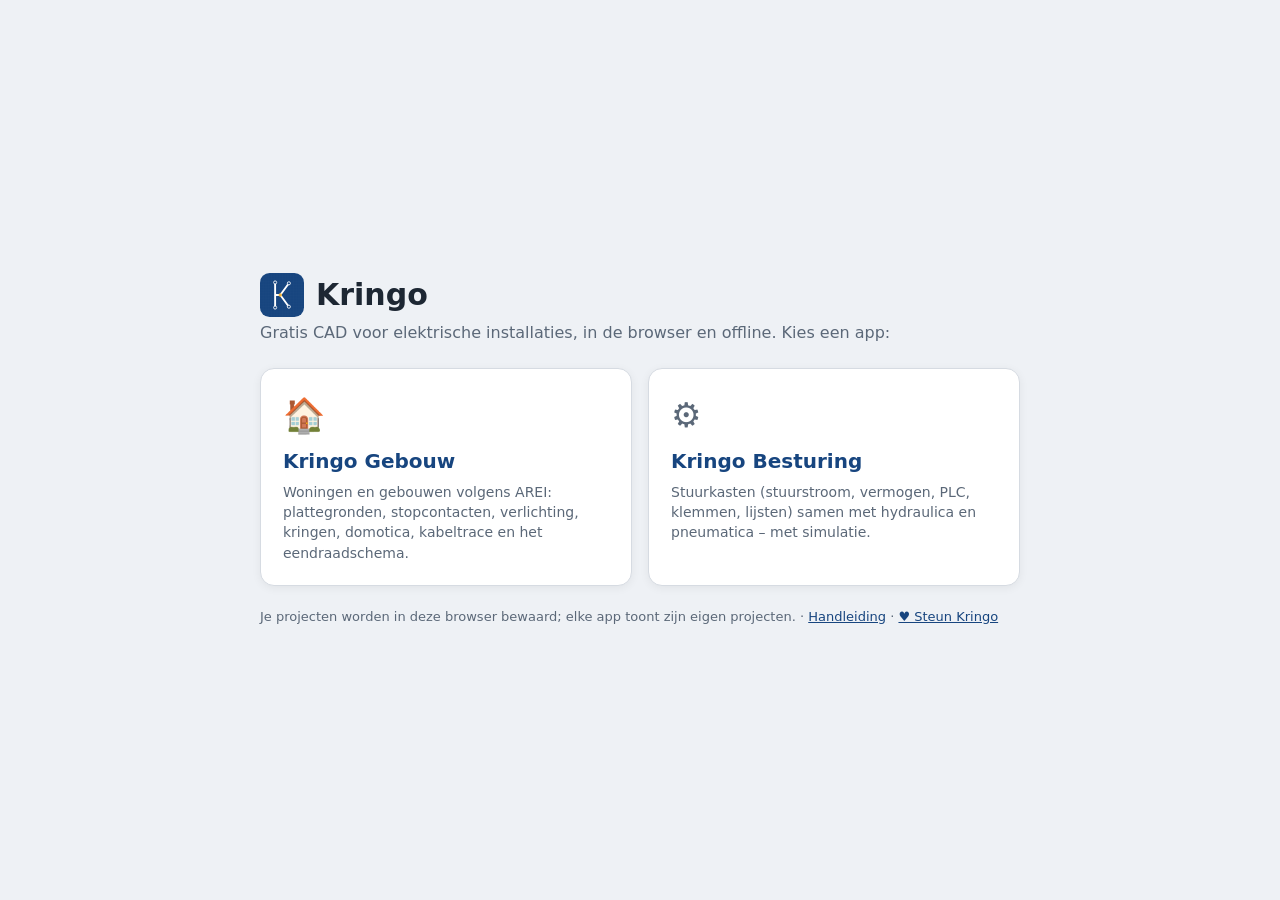
==== commit 0400d16c: "Split into two apps, Kringo Gebouw and Kringo Besturing, on a shared shell (0.77) gebouw/ and bestur" ====
--- a/index.html
+++ b/index.html
@@ -2,57 +2,66 @@
 <html lang="nl">
 <head>
   <meta charset="utf-8">
-  <meta name="viewport" content="width=device-width, initial-scale=1, maximum-scale=1, user-scalable=no, viewport-fit=cover">
+  <meta name="viewport" content="width=device-width, initial-scale=1, viewport-fit=cover">
   <title>Kringo</title>
   <meta name="theme-color" content="#17457f">
-  <meta name="description" content="Kringo – CAD voor elektrische schema's in de browser">
-  <meta name="mobile-web-app-capable" content="yes">
-  <meta name="apple-mobile-web-app-capable" content="yes">
-  <meta name="apple-mobile-web-app-title" content="Kringo">
-  <meta name="apple-mobile-web-app-status-bar-style" content="default">
+  <meta name="description" content="Kringo – CAD voor elektrische installaties in de browser: Kringo Gebouw (AREI) en Kringo Besturing (stuurkasten, hydraulica, pneumatica)">
   <link rel="manifest" href="manifest.webmanifest">
   <link rel="icon" href="icons/icon.svg" type="image/svg+xml">
-  <link rel="icon" href="icons/icon-192.png" type="image/png" sizes="192x192">
   <link rel="apple-touch-icon" href="icons/apple-touch-icon.png">
-  <link rel="stylesheet" href="styles.css">
+  <script>
+    // Choice of app. The last used app opens directly (also for installs of the former single app),
+    // unless the page is opened with ?kies (the logo in both apps links here).
+    (function () {
+      var app = null;
+      try { app = localStorage.getItem('kringo.app'); } catch (e) { /* private mode */ }
+      if ((app === 'gebouw' || app === 'besturing') && !/[?&]kies\b/.test(location.search)) location.replace(app + '/');
+    })();
+  </script>
+  <style>
+    :root { --bg: #eef1f5; --card: #fff; --text: #1d2733; --muted: #5b6878; --line: #d6dbe2; --accent: #17457f; }
+    @media (prefers-color-scheme: dark) { :root { --bg: #161a20; --card: #1f242c; --text: #e4e8ee; --muted: #93a0b2; --line: #353c47; --accent: #7fb0f0; } }
+    * { box-sizing: border-box; }
+    body { margin: 0; min-height: 100vh; display: flex; align-items: center; justify-content: center; padding: 24px 16px;
+      background: var(--bg); color: var(--text); font: 16px/1.45 system-ui, -apple-system, "Segoe UI", sans-serif; }
+    main { width: 100%; max-width: 760px; }
+    h1 { display: flex; align-items: center; gap: 12px; margin: 0 0 4px; font-size: 30px; }
+    h1 img { width: 44px; height: 44px; }
+    p.lead { margin: 0 0 24px; color: var(--muted); }
+    .apps { display: grid; grid-template-columns: repeat(2, minmax(0, 1fr)); gap: 16px; }
+    @media (max-width: 600px) { .apps { grid-template-columns: 1fr; } }
+    a.app { display: flex; flex-direction: column; gap: 6px; padding: 22px; border-radius: 14px; background: var(--card); border: 1px solid var(--line);
+      color: inherit; text-decoration: none; box-shadow: 0 2px 10px rgba(0,0,0,.06); transition: transform .1s, border-color .1s; }
+    a.app:hover { transform: translateY(-2px); border-color: var(--accent); }
+    a.app .icon { font-size: 34px; }
+    a.app b { font-size: 20px; color: var(--accent); }
+    a.app span { color: var(--muted); font-size: 14px; }
+    footer { margin-top: 22px; color: var(--muted); font-size: 13px; }
+    footer a { color: var(--accent); }
+  </style>
 </head>
 <body>
-  <div id="app">
-    <header id="top"></header>
-    <main>
-      <aside id="left">
-        <div id="left-tabs" class="tabs"></div>
-        <div id="library" class="panel"></div>
-        <div id="pages" class="panel" hidden></div>
-      </aside>
-      <section id="center">
-        <div id="toolbar"></div>
-        <div id="canvas"></div>
-        <div id="status"></div>
-      </section>
-      <aside id="right"><div id="props" class="panel"></div></aside>
-    </main>
-  </div>
-  <div id="print-root"></div>
-  <noscript>Kringo heeft JavaScript nodig.</noscript>
-  <script type="module" src="src/main.js"></script>
+  <main>
+    <h1><img src="icons/icon.svg" alt="">Kringo</h1>
+    <p class="lead">Gratis CAD voor elektrische installaties, in de browser en offline. Kies een app:</p>
+    <div class="apps">
+      <a class="app" href="gebouw/">
+        <span class="icon">🏠</span><b>Kringo Gebouw</b>
+        <span>Woningen en gebouwen volgens AREI: plattegronden, stopcontacten, verlichting, kringen, domotica, kabeltrace en het eendraadschema.</span>
+      </a>
+      <a class="app" href="besturing/">
+        <span class="icon">⚙️</span><b>Kringo Besturing</b>
+        <span>Stuurkasten (stuurstroom, vermogen, PLC, klemmen, lijsten) samen met hydraulica en pneumatica – met simulatie.</span>
+      </a>
+    </div>
+    <footer>Je projecten worden in deze browser bewaard; elke app toont zijn eigen projecten. ·
+      <a href="https://github.com/gST84/kringo/blob/main/docs/HANDLEIDING.md" target="_blank" rel="noopener">Handleiding</a> ·
+      <a href="https://ko-fi.com/gst84" target="_blank" rel="noopener">♥ Steun Kringo</a></footer>
+  </main>
   <script>
-    // Safety net: when the app does not start (an old or broken offline copy), offer to clear it.
-    setTimeout(function () {
-      if (window.kringo) return;
-      var box = document.createElement('div');
-      box.style.cssText = 'position:fixed;inset:auto 16px 16px 16px;z-index:9999;max-width:520px;margin:auto;padding:14px 16px;border-radius:10px;background:#fff7e6;border:1px solid #f0b44c;color:#3b2a06;font:14px/1.4 system-ui,sans-serif;box-shadow:0 6px 24px rgba(0,0,0,.2)';
-      box.innerHTML = '<b>Kringo start niet.</b> Waarschijnlijk is de opgeslagen (offline) versie verouderd. Je projecten blijven bewaard.<br><button style="margin-top:8px;padding:6px 12px;border-radius:6px;border:1px solid #c98a0b;background:#f6b73c;cursor:pointer;font:inherit">Herstellen en herladen</button>';
-      box.querySelector('button').onclick = async function () {
-        try {
-          var regs = navigator.serviceWorker ? await navigator.serviceWorker.getRegistrations() : [];
-          for (var i = 0; i < regs.length; i++) await regs[i].unregister();
-          if (window.caches) { var keys = await caches.keys(); for (var j = 0; j < keys.length; j++) await caches.delete(keys[j]); }
-        } catch (e) { /* reload anyway */ }
-        location.replace(location.pathname + '?r=' + Date.now());
-      };
-      document.body.appendChild(box);
-    }, 8000);
+    if ('serviceWorker' in navigator && (location.protocol === 'https:' || location.hostname === 'localhost')) {
+      navigator.serviceWorker.register('sw.js', { updateViaCache: 'none' }).catch(function () {});
+    }
   </script>
 </body>
 </html>
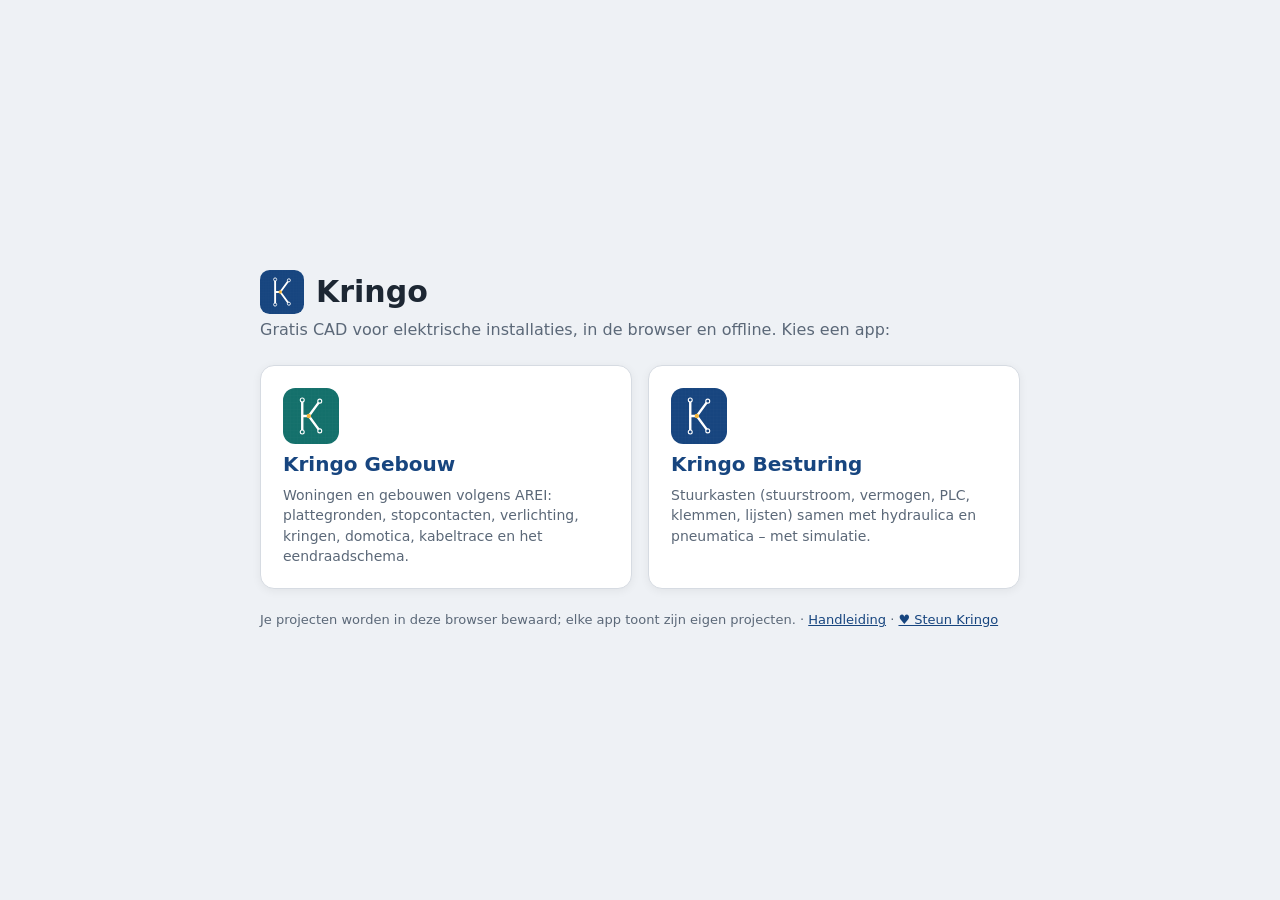
==== commit 8553576d: "Teal icon for Kringo Gebouw; Kringo Besturing keeps the blue one (0.78) Co-Authored-By: Claude Opus " ====
--- a/index.html
+++ b/index.html
@@ -33,7 +33,7 @@
     a.app { display: flex; flex-direction: column; gap: 6px; padding: 22px; border-radius: 14px; background: var(--card); border: 1px solid var(--line);
       color: inherit; text-decoration: none; box-shadow: 0 2px 10px rgba(0,0,0,.06); transition: transform .1s, border-color .1s; }
     a.app:hover { transform: translateY(-2px); border-color: var(--accent); }
-    a.app .icon { font-size: 34px; }
+    a.app .icon { width: 56px; height: 56px; }
     a.app b { font-size: 20px; color: var(--accent); }
     a.app span { color: var(--muted); font-size: 14px; }
     footer { margin-top: 22px; color: var(--muted); font-size: 13px; }
@@ -46,11 +46,11 @@
     <p class="lead">Gratis CAD voor elektrische installaties, in de browser en offline. Kies een app:</p>
     <div class="apps">
       <a class="app" href="gebouw/">
-        <span class="icon">🏠</span><b>Kringo Gebouw</b>
+        <img class="icon" src="icons/gebouw.svg" alt=""><b>Kringo Gebouw</b>
         <span>Woningen en gebouwen volgens AREI: plattegronden, stopcontacten, verlichting, kringen, domotica, kabeltrace en het eendraadschema.</span>
       </a>
       <a class="app" href="besturing/">
-        <span class="icon">⚙️</span><b>Kringo Besturing</b>
+        <img class="icon" src="icons/icon.svg" alt=""><b>Kringo Besturing</b>
         <span>Stuurkasten (stuurstroom, vermogen, PLC, klemmen, lijsten) samen met hydraulica en pneumatica – met simulatie.</span>
       </a>
     </div>
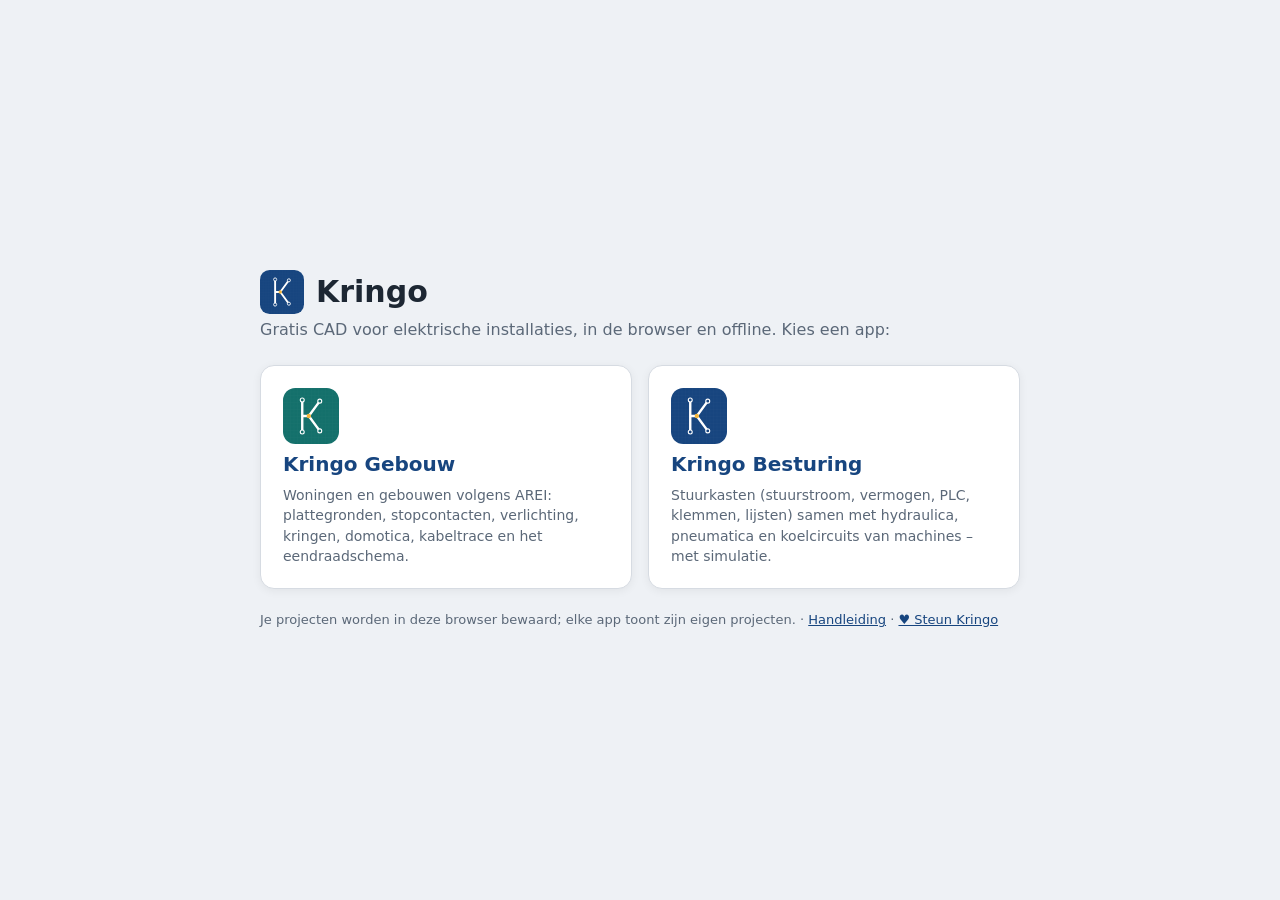
==== commit 59cec150: "Machine cooling circuits in Kringo Besturing (0.79) New sheet group 'Koeling' with coolant (pump, ta" ====
--- a/index.html
+++ b/index.html
@@ -51,7 +51,7 @@
       </a>
       <a class="app" href="besturing/">
         <img class="icon" src="icons/icon.svg" alt=""><b>Kringo Besturing</b>
-        <span>Stuurkasten (stuurstroom, vermogen, PLC, klemmen, lijsten) samen met hydraulica en pneumatica – met simulatie.</span>
+        <span>Stuurkasten (stuurstroom, vermogen, PLC, klemmen, lijsten) samen met hydraulica, pneumatica en koelcircuits van machines – met simulatie.</span>
       </a>
     </div>
     <footer>Je projecten worden in deze browser bewaard; elke app toont zijn eigen projecten. ·
